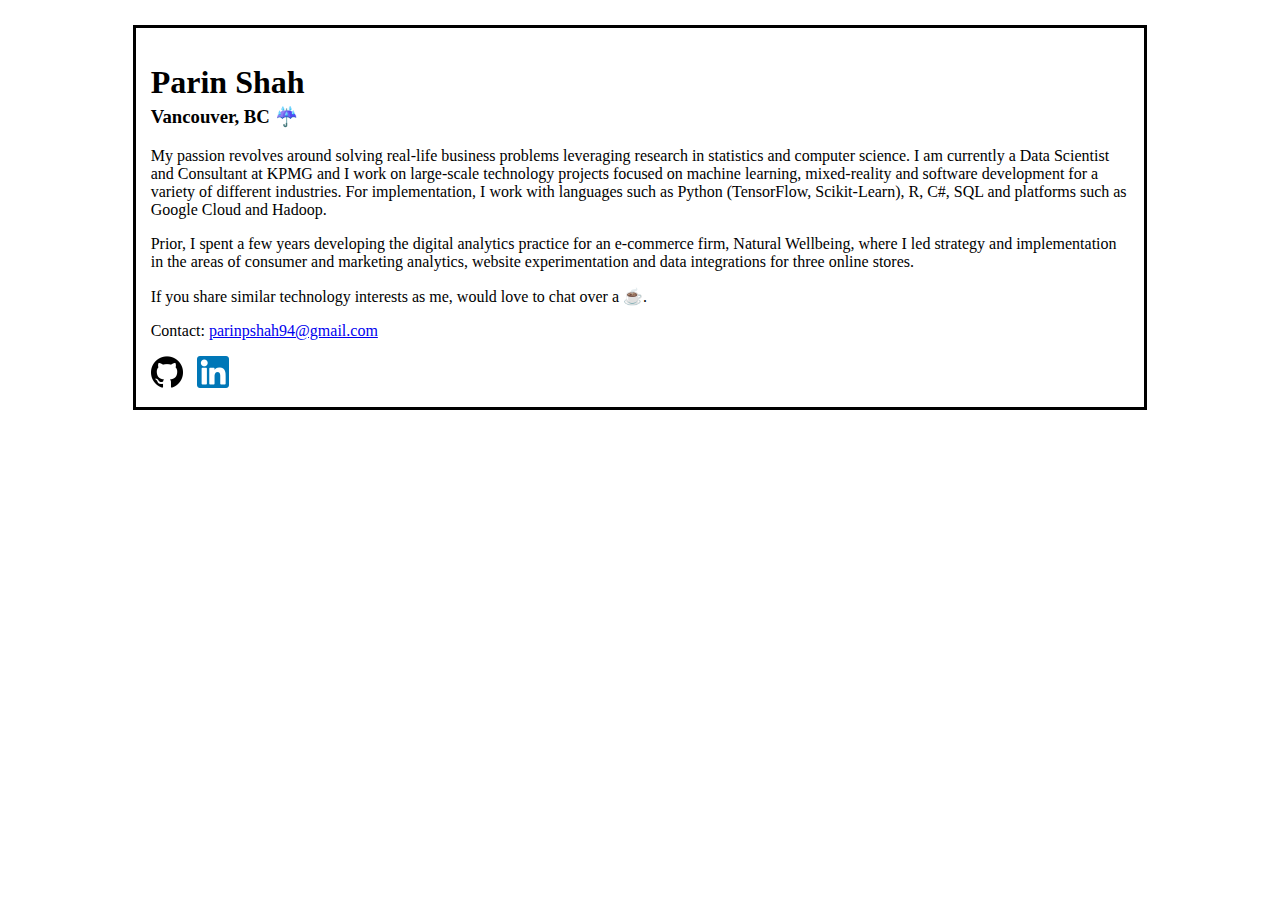
==== index.html @ 6926a58d "Changing a few words" ====
<!doctype html>
<html>
  <head>
    <!-- Global site tag (gtag.js) - Google Analytics -->
    <script async src="https://www.googletagmanager.com/gtag/js?id=UA-69979640-1"></script>
    <script>
    window.dataLayer = window.dataLayer || [];
    function gtag(){dataLayer.push(arguments);}
    gtag('js', new Date());

    gtag('config', 'UA-69979640-1');
    </script>
    <!-- Required meta tags -->
    <meta charset="utf-8">
    <meta name="viewport" content="width=device-width, initial-scale=1, shrink-to-fit=no">
    <link rel="shortcut icon" href="favicon.ico">
    <title>Parin Shah</title>
    <link rel="stylesheet" href="https://maxcdn.bootstrapcdn.com/bootstrap/4.0.0-beta/css/bootstrap.min.css" integrity="sha384-/Y6pD6FV/Vv2HJnA6t+vslU6fwYXjCFtcEpHbNJ0lyAFsXTsjBbfaDjzALeQsN6M" crossorigin="anonymous">
    <link rel="stylesheet" href="assets/main.css">
  </head>
  <body>
    <div class="container">
      <div class="main" style="border:3px solid black; margin-top:25px;padding:2ex;">
      <header>
        <h1 style="margin-bottom: 0px;">Parin Shah</h1>
        <h3 style="margin-top: 5px;">Vancouver, BC <span class="emoji">☔</span></h3> 
      </header>
      <section>
        <p>My passion revolves around solving real-life business problems leveraging research in statistics and computer science. I am currently a Data Scientist and Consultant at KPMG and I work on large-scale technology projects focused on machine learning, mixed-reality and software development  for a variety of different industries. For implementation, I work with languages such as Python (TensorFlow, Scikit-Learn), R, C#, SQL and platforms such as Google Cloud and Hadoop. </p>
        <p>Prior, I spent a few years developing the digital analytics practice for an e-commerce firm, Natural Wellbeing, where I led strategy and implementation in the areas of consumer and marketing analytics, website experimentation and data integrations for three online stores.</p>
      </section>
      <section>
        <p>If you share similar technology interests as me, would love to chat over a <span class="emoji">☕</span>.</p>
      </section>
      <footer>
        <p>Contact: <a href="mailto:parinpshah94@gmail.com">parinpshah94@gmail.com</a></p>
        <div>
          <a href="https://github.com/parinpshah94" target="_blank"><img src="assets/github-icon.png" style="height: 32px; width: 32px;"></a>
          <a href="https://www.linkedin.com/in/parinpshah94/" target="_blank" style="margin-left: 10px"><img src="assets/linked-in-icon.png" style="height: 32px; width: 32px;"></a>
        </div>
      </footer>
      </div>
    </div>
    <script src="https://code.jquery.com/jquery-3.2.1.slim.min.js" integrity="sha384-KJ3o2DKtIkvYIK3UENzmM7KCkRr/rE9/Qpg6aAZGJwFDMVNA/GpGFF93hXpG5KkN" crossorigin="anonymous"></script>
    <script src="https://cdnjs.cloudflare.com/ajax/libs/popper.js/1.11.0/umd/popper.min.js" integrity="sha384-b/U6ypiBEHpOf/4+1nzFpr53nxSS+GLCkfwBdFNTxtclqqenISfwAzpKaMNFNmj4" crossorigin="anonymous"></script>
    <script src="https://maxcdn.bootstrapcdn.com/bootstrap/4.0.0-beta/js/bootstrap.min.js" integrity="sha384-h0AbiXch4ZDo7tp9hKZ4TsHbi047NrKGLO3SEJAg45jXxnGIfYzk4Si90RDIqNm1" crossorigin="anonymous"></script>
  </body>
</html>
---- assets/main.css ----
@media screen 
and (min-device-width: 1200px) 
and (max-device-width: 1600px) { 
      .main{
      	margin-right:125px;
      	margin-left:125px;
      }
    }

.emoji{
	font-family: "Apple Color Emoji","Segoe UI Emoji","NotoColorEmoji","Segoe UI Symbol","Android Emoji","EmojiSymbols"
}
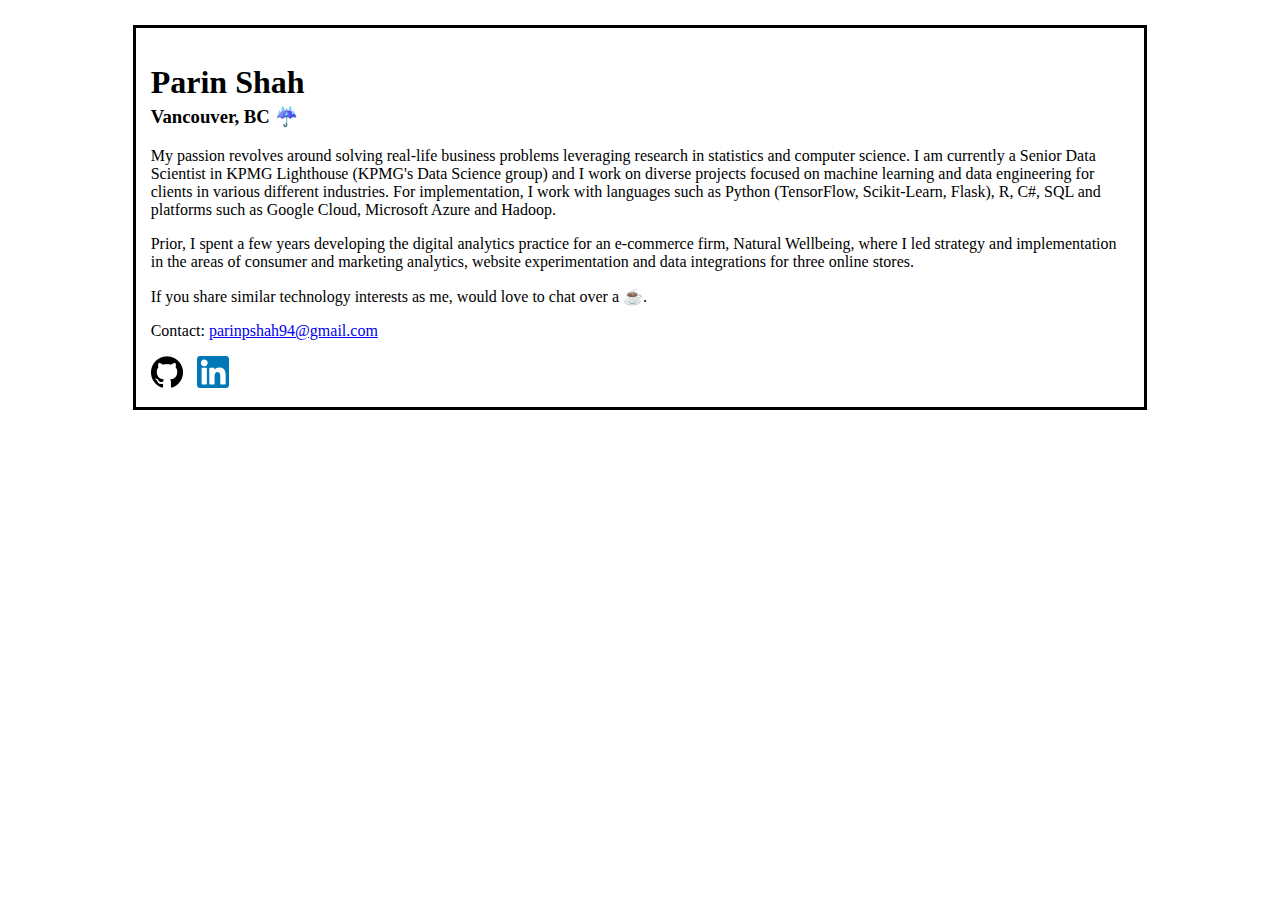
==== commit 1665f31e: "small updates" ====
--- a/index.html
+++ b/index.html
@@ -27,7 +27,7 @@
         <h3 style="margin-top: 5px;">Vancouver, BC <span class="emoji">☔</span></h3> 
       </header>
       <section>
-        <p>My passion revolves around solving real-life business problems leveraging research in statistics and computer science. I am currently a Data Scientist and Consultant at KPMG and I work on large-scale technology projects focused on machine learning, mixed-reality and software development  for a variety of different industries. For implementation, I work with languages such as Python (TensorFlow, Scikit-Learn), R, C#, SQL and platforms such as Google Cloud and Hadoop. </p>
+        <p>My passion revolves around solving real-life business problems leveraging research in statistics and computer science. I am currently a Senior Data Scientist in KPMG Lighthouse (KPMG's Data Science group) and I work on diverse projects focused on machine learning and data engineering for clients in various different industries. For implementation, I work with languages such as Python (TensorFlow, Scikit-Learn, Flask), R, C#, SQL and platforms such as Google Cloud, Microsoft Azure and Hadoop. </p>
         <p>Prior, I spent a few years developing the digital analytics practice for an e-commerce firm, Natural Wellbeing, where I led strategy and implementation in the areas of consumer and marketing analytics, website experimentation and data integrations for three online stores.</p>
       </section>
       <section>
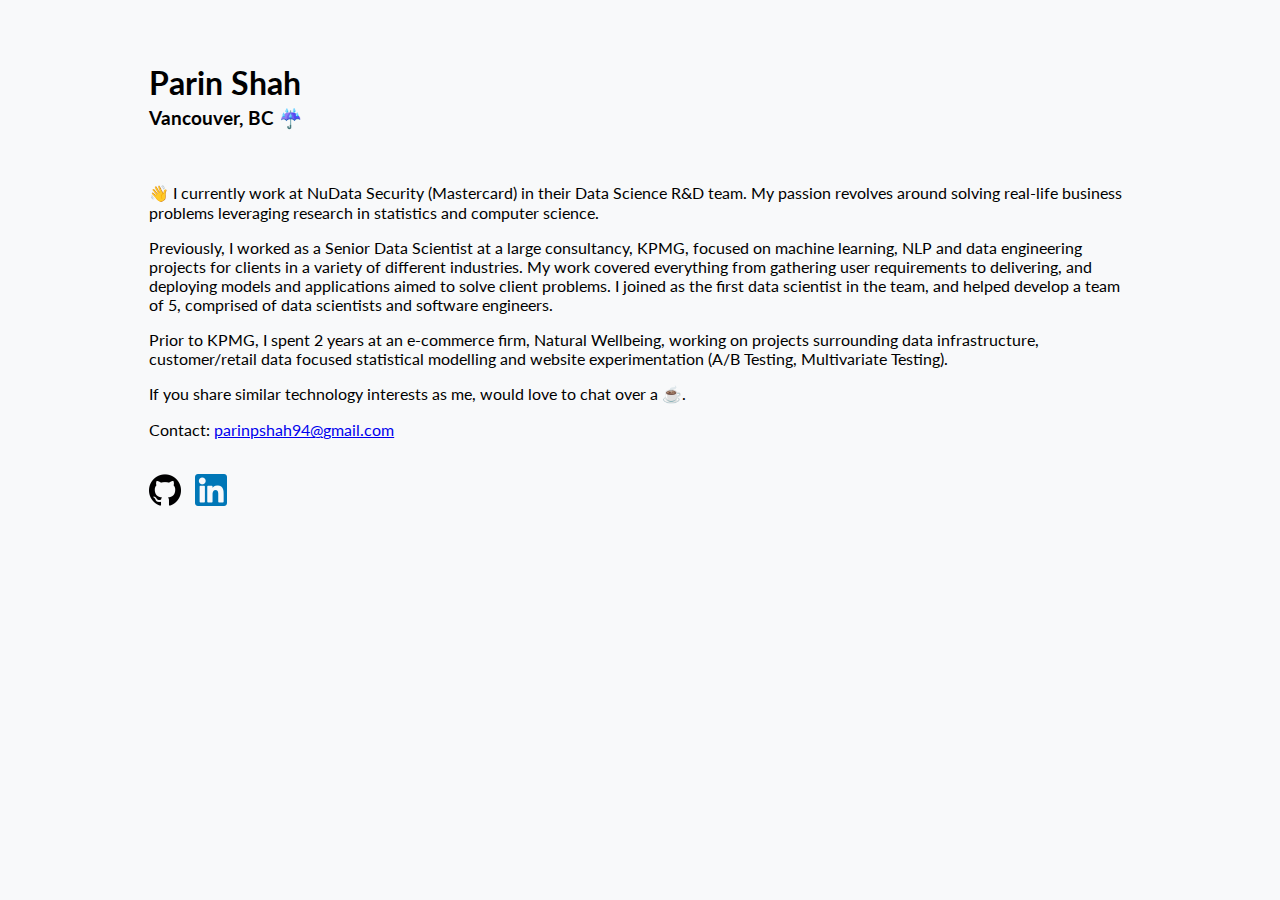
==== commit cc0d2071: "updates from my newest job; some styling changes" ====
--- a/index.html
+++ b/index.html
@@ -1,49 +1,118 @@
-
-<!doctype html>
+<!DOCTYPE html>
 <html>
   <head>
     <!-- Global site tag (gtag.js) - Google Analytics -->
-    <script async src="https://www.googletagmanager.com/gtag/js?id=UA-69979640-1"></script>
+    <script
+      async
+      src="https://www.googletagmanager.com/gtag/js?id=UA-69979640-1"
+    ></script>
     <script>
-    window.dataLayer = window.dataLayer || [];
-    function gtag(){dataLayer.push(arguments);}
-    gtag('js', new Date());
+      window.dataLayer = window.dataLayer || [];
+      function gtag() {
+        dataLayer.push(arguments);
+      }
+      gtag("js", new Date());
 
-    gtag('config', 'UA-69979640-1');
+      gtag("config", "UA-69979640-1");
     </script>
     <!-- Required meta tags -->
-    <meta charset="utf-8">
-    <meta name="viewport" content="width=device-width, initial-scale=1, shrink-to-fit=no">
-    <link rel="shortcut icon" href="favicon.ico">
+    <meta charset="utf-8" />
+    <meta
+      name="viewport"
+      content="width=device-width, initial-scale=1, shrink-to-fit=no"
+    />
+    <link rel="shortcut icon" href="favicon.ico" />
     <title>Parin Shah</title>
-    <link rel="stylesheet" href="https://maxcdn.bootstrapcdn.com/bootstrap/4.0.0-beta/css/bootstrap.min.css" integrity="sha384-/Y6pD6FV/Vv2HJnA6t+vslU6fwYXjCFtcEpHbNJ0lyAFsXTsjBbfaDjzALeQsN6M" crossorigin="anonymous">
-    <link rel="stylesheet" href="assets/main.css">
+    <link
+      rel="stylesheet"
+      href="https://maxcdn.bootstrapcdn.com/bootstrap/4.0.0-beta/css/bootstrap.min.css"
+      integrity="sha384-/Y6pD6FV/Vv2HJnA6t+vslU6fwYXjCFtcEpHbNJ0lyAFsXTsjBbfaDjzALeQsN6M"
+      crossorigin="anonymous"
+    />
+    <link href="https://fonts.googleapis.com/css?family=Lato" rel="stylesheet">
+    <link rel="stylesheet" href="assets/main.css" />
   </head>
   <body>
     <div class="container">
-      <div class="main" style="border:3px solid black; margin-top:25px;padding:2ex;">
-      <header>
-        <h1 style="margin-bottom: 0px;">Parin Shah</h1>
-        <h3 style="margin-top: 5px;">Vancouver, BC <span class="emoji">☔</span></h3> 
-      </header>
-      <section>
-        <p>My passion revolves around solving real-life business problems leveraging research in statistics and computer science. I am currently a Senior Data Scientist in KPMG Lighthouse (KPMG's Data Science group) and I work on diverse projects focused on machine learning and data engineering for clients in various different industries. For implementation, I work with languages such as Python (TensorFlow, Scikit-Learn, Flask), R, C#, SQL and platforms such as Google Cloud, Microsoft Azure and Hadoop. </p>
-        <p>Prior, I spent a few years developing the digital analytics practice for an e-commerce firm, Natural Wellbeing, where I led strategy and implementation in the areas of consumer and marketing analytics, website experimentation and data integrations for three online stores.</p>
-      </section>
-      <section>
-        <p>If you share similar technology interests as me, would love to chat over a <span class="emoji">☕</span>.</p>
-      </section>
-      <footer>
-        <p>Contact: <a href="mailto:parinpshah94@gmail.com">parinpshah94@gmail.com</a></p>
-        <div>
-          <a href="https://github.com/parinpshah94" target="_blank"><img src="assets/github-icon.png" style="height: 32px; width: 32px;"></a>
-          <a href="https://www.linkedin.com/in/parinpshah94/" target="_blank" style="margin-left: 10px"><img src="assets/linked-in-icon.png" style="height: 32px; width: 32px;"></a>
-        </div>
-      </footer>
+      <div
+        class="main"
+        style="margin-top:25px;padding:2ex;"
+      >
+        <header>
+          <h1 style="margin-bottom: 0px;">Parin Shah</h1>
+          <h3 style="margin-top: 5px;">
+            Vancouver, BC <span class="emoji">☔</span>
+          </h3>
+        </header>
+        <br>
+        <section>
+          <p>
+            <span class="emoji"></span>👋 </span> I currently work at NuData Security (Mastercard) in their Data
+            Science R&D team. My passion revolves around solving real-life
+            business problems leveraging research in statistics and computer
+            science.
+          </p>
+          <p>
+            Previously, I worked as a Senior Data Scientist at a large
+            consultancy, KPMG, focused on machine learning, NLP and data
+            engineering projects for clients in a variety of different
+            industries. My work covered everything from gathering user
+            requirements to delivering, and deploying models and applications
+            aimed to solve client problems. I joined as the first data scientist
+            in the team, and helped develop a team of 5, comprised of data
+            scientists and software engineers.
+          </p>
+          <p>
+            Prior to KPMG, I spent 2 years at an e-commerce firm, Natural
+            Wellbeing, working on projects surrounding data infrastructure,
+            customer/retail data focused statistical modelling and website
+            experimentation (A/B Testing, Multivariate Testing).
+          </p>
+        </section>
+        <section>
+          <p>
+            If you share similar technology interests as me, would love to chat
+            over a <span class="emoji">☕</span>.
+          </p>
+        </section>
+        <footer>
+          <p>
+            Contact:
+            <a href="mailto:parinpshah94@gmail.com">parinpshah94@gmail.com</a>
+          </p>
+          <br>
+          <div>
+            <a href="https://github.com/parinpshah94" target="_blank"
+              ><img
+                src="assets/github-icon.png"
+                style="height: 32px; width: 32px;"
+            /></a>
+            <a
+              href="https://www.linkedin.com/in/parinpshah94/"
+              target="_blank"
+              style="margin-left: 10px"
+              ><img
+                src="assets/linked-in-icon.png"
+                style="height: 32px; width: 32px;"
+            /></a>
+          </div>
+        </footer>
       </div>
     </div>
-    <script src="https://code.jquery.com/jquery-3.2.1.slim.min.js" integrity="sha384-KJ3o2DKtIkvYIK3UENzmM7KCkRr/rE9/Qpg6aAZGJwFDMVNA/GpGFF93hXpG5KkN" crossorigin="anonymous"></script>
-    <script src="https://cdnjs.cloudflare.com/ajax/libs/popper.js/1.11.0/umd/popper.min.js" integrity="sha384-b/U6ypiBEHpOf/4+1nzFpr53nxSS+GLCkfwBdFNTxtclqqenISfwAzpKaMNFNmj4" crossorigin="anonymous"></script>
-    <script src="https://maxcdn.bootstrapcdn.com/bootstrap/4.0.0-beta/js/bootstrap.min.js" integrity="sha384-h0AbiXch4ZDo7tp9hKZ4TsHbi047NrKGLO3SEJAg45jXxnGIfYzk4Si90RDIqNm1" crossorigin="anonymous"></script>
+    <script
+      src="https://code.jquery.com/jquery-3.2.1.slim.min.js"
+      integrity="sha384-KJ3o2DKtIkvYIK3UENzmM7KCkRr/rE9/Qpg6aAZGJwFDMVNA/GpGFF93hXpG5KkN"
+      crossorigin="anonymous"
+    ></script>
+    <script
+      src="https://cdnjs.cloudflare.com/ajax/libs/popper.js/1.11.0/umd/popper.min.js"
+      integrity="sha384-b/U6ypiBEHpOf/4+1nzFpr53nxSS+GLCkfwBdFNTxtclqqenISfwAzpKaMNFNmj4"
+      crossorigin="anonymous"
+    ></script>
+    <script
+      src="https://maxcdn.bootstrapcdn.com/bootstrap/4.0.0-beta/js/bootstrap.min.js"
+      integrity="sha384-h0AbiXch4ZDo7tp9hKZ4TsHbi047NrKGLO3SEJAg45jXxnGIfYzk4Si90RDIqNm1"
+      crossorigin="anonymous"
+    ></script>
   </body>
 </html>
--- a/assets/main.css
+++ b/assets/main.css
@@ -9,4 +9,18 @@
 
 .emoji{
 	font-family: "Apple Color Emoji","Segoe UI Emoji","NotoColorEmoji","Segoe UI Symbol","Android Emoji","EmojiSymbols"
+}
+
+body,
+h1,
+h2,
+h3,
+h4,
+h5,
+h6 {
+    font-family: "Lato","Helvetica Neue",Helvetica,Arial,sans-serif;
+}
+
+body{
+  background-color: #f8f9fa
 }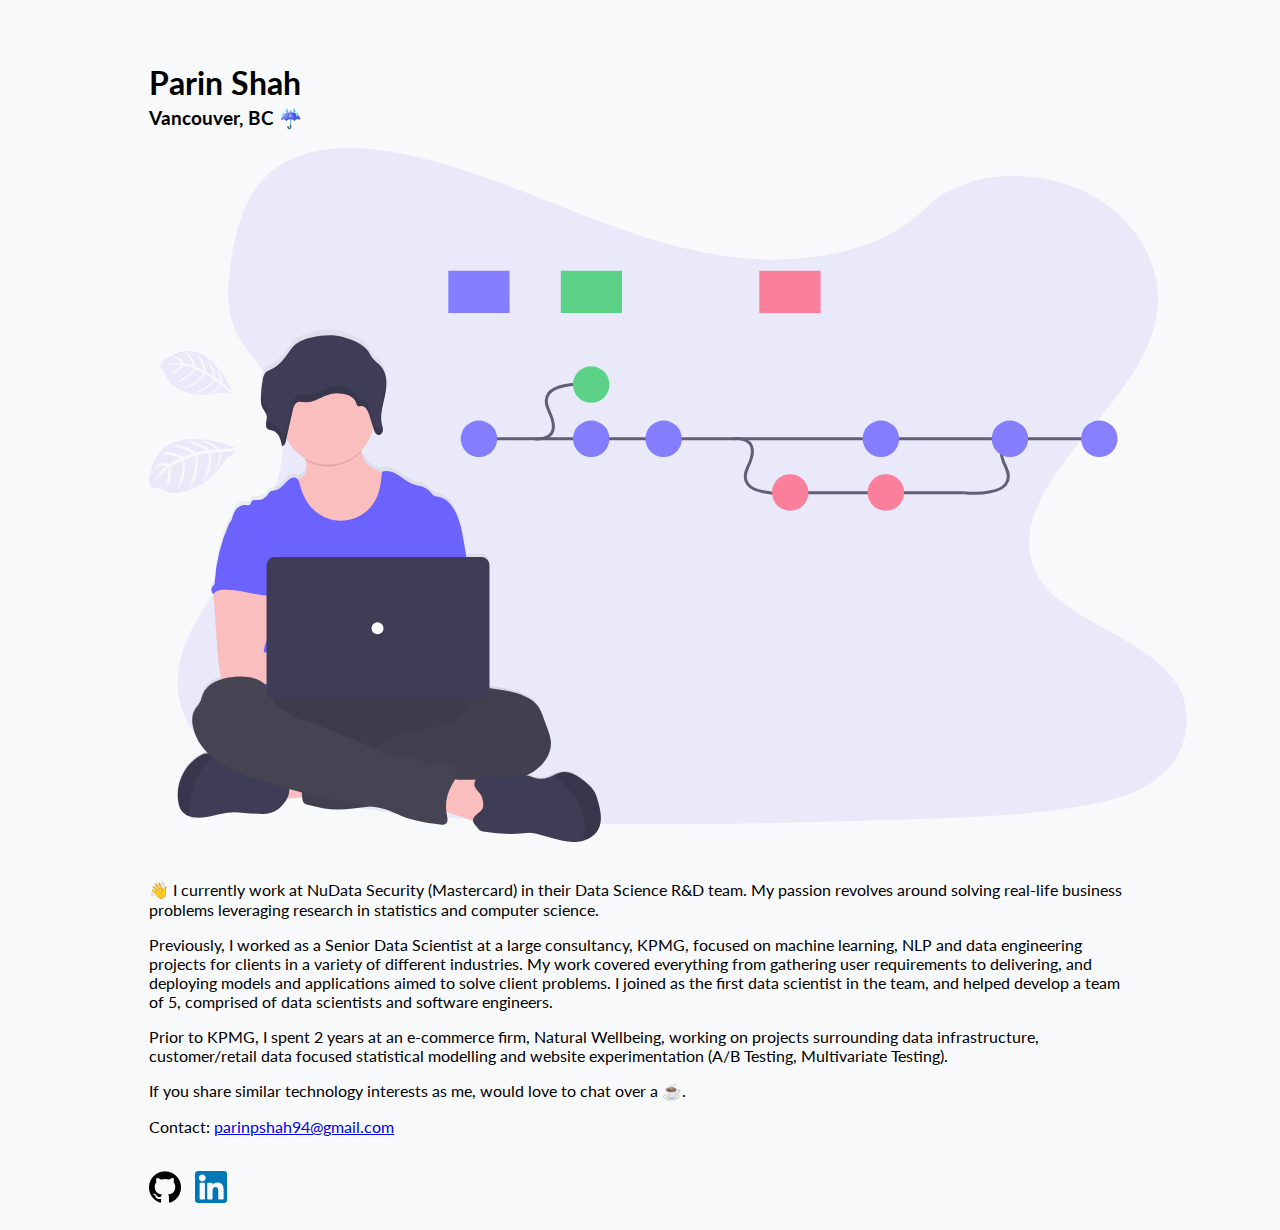
==== commit 89c4ef63: "* adding some vector art" ====
--- a/index.html
+++ b/index.html
@@ -38,12 +38,15 @@
         class="main"
         style="margin-top:25px;padding:2ex;"
       >
-        <header>
-          <h1 style="margin-bottom: 0px;">Parin Shah</h1>
-          <h3 style="margin-top: 5px;">
-            Vancouver, BC <span class="emoji">☔</span>
-          </h3>
-        </header>
+      <div class="row">
+      <div class="col-md">        <header>
+        <h1 style="margin-bottom: 0px;">Parin Shah</h1>
+        <h3 style="margin-top: 5px;">
+          Vancouver, BC <span class="emoji">☔</span>
+        </h3>
+      </header></div>
+      <div class="col-md"><img class="img-fluid" src="assets/version-control.svg" alt="version-control"></div>
+    </div>
         <br>
         <section>
           <p>
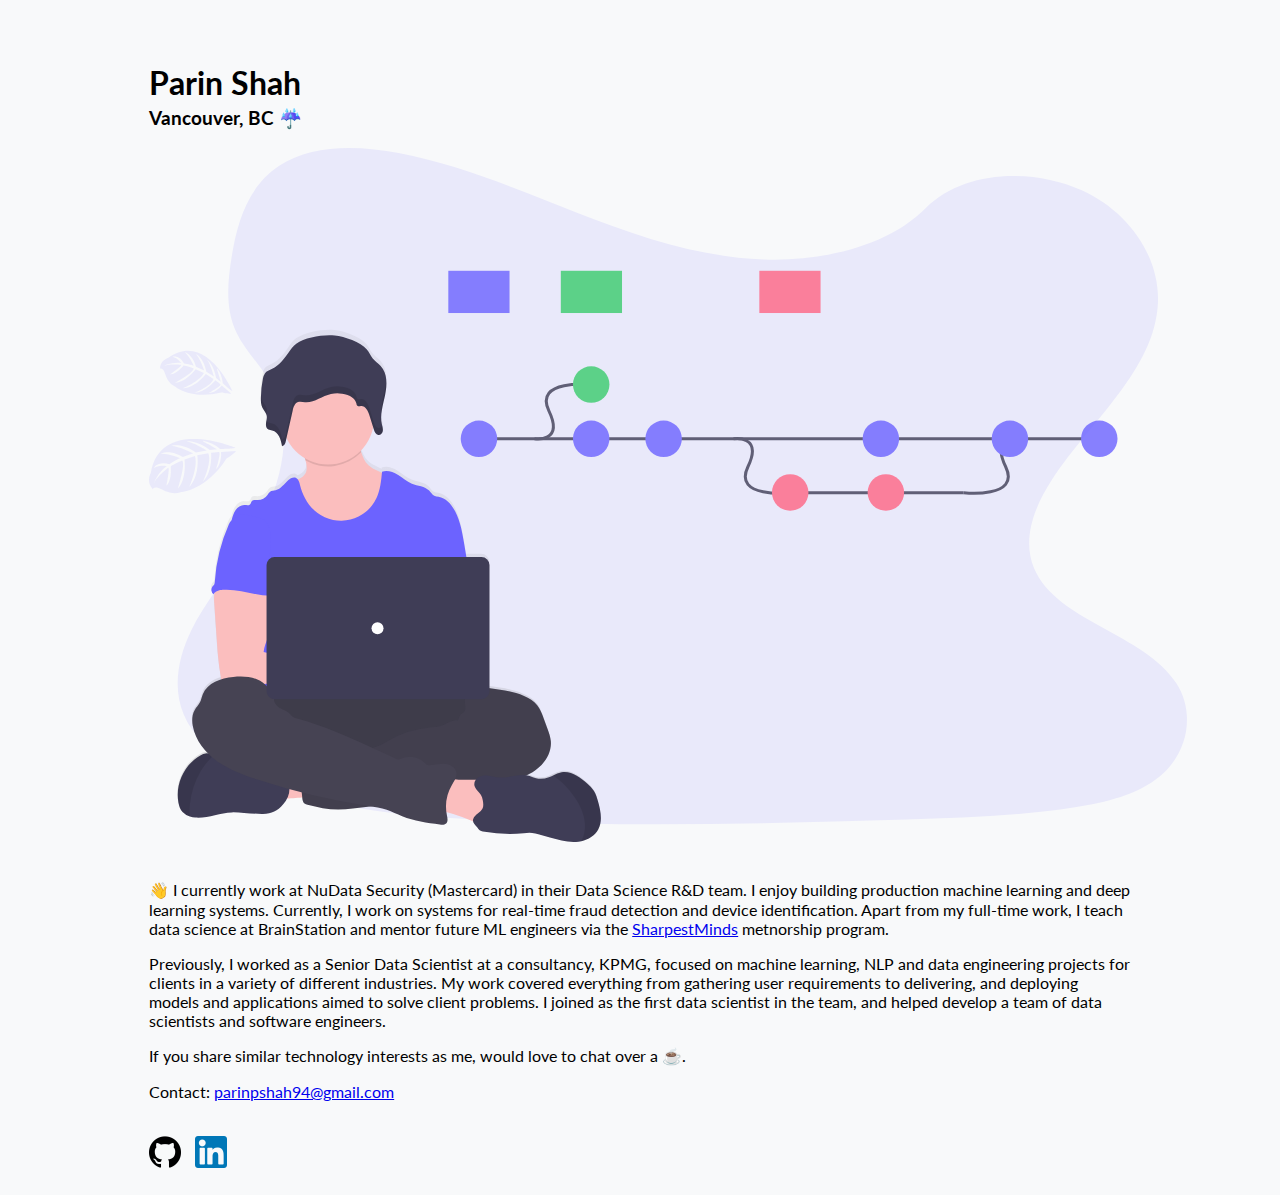
==== commit 2321f227: "* NuData update" ====
--- a/index.html
+++ b/index.html
@@ -1,121 +1,82 @@
 <!DOCTYPE html>
 <html>
-  <head>
-    <!-- Global site tag (gtag.js) - Google Analytics -->
-    <script
-      async
-      src="https://www.googletagmanager.com/gtag/js?id=UA-69979640-1"
-    ></script>
-    <script>
-      window.dataLayer = window.dataLayer || [];
-      function gtag() {
-        dataLayer.push(arguments);
-      }
-      gtag("js", new Date());
 
-      gtag("config", "UA-69979640-1");
-    </script>
-    <!-- Required meta tags -->
-    <meta charset="utf-8" />
-    <meta
-      name="viewport"
-      content="width=device-width, initial-scale=1, shrink-to-fit=no"
-    />
-    <link rel="shortcut icon" href="favicon.ico" />
-    <title>Parin Shah</title>
-    <link
-      rel="stylesheet"
-      href="https://maxcdn.bootstrapcdn.com/bootstrap/4.0.0-beta/css/bootstrap.min.css"
-      integrity="sha384-/Y6pD6FV/Vv2HJnA6t+vslU6fwYXjCFtcEpHbNJ0lyAFsXTsjBbfaDjzALeQsN6M"
-      crossorigin="anonymous"
-    />
-    <link href="https://fonts.googleapis.com/css?family=Lato" rel="stylesheet">
-    <link rel="stylesheet" href="assets/main.css" />
-  </head>
-  <body>
-    <div class="container">
-      <div
-        class="main"
-        style="margin-top:25px;padding:2ex;"
-      >
+<head>
+  <!-- Global site tag (gtag.js) - Google Analytics -->
+  <script async src="https://www.googletagmanager.com/gtag/js?id=UA-69979640-1"></script>
+  <script>
+    window.dataLayer = window.dataLayer || [];
+    function gtag() {
+      dataLayer.push(arguments);
+    }
+    gtag("js", new Date());
+
+    gtag("config", "UA-69979640-1");
+  </script>
+  <!-- Required meta tags -->
+  <meta charset="utf-8" />
+  <meta name="viewport" content="width=device-width, initial-scale=1, shrink-to-fit=no" />
+  <link rel="shortcut icon" href="favicon.ico" />
+  <title>Parin Shah</title>
+  <link rel="stylesheet" href="https://maxcdn.bootstrapcdn.com/bootstrap/4.0.0-beta/css/bootstrap.min.css"
+    integrity="sha384-/Y6pD6FV/Vv2HJnA6t+vslU6fwYXjCFtcEpHbNJ0lyAFsXTsjBbfaDjzALeQsN6M" crossorigin="anonymous" />
+  <link href="https://fonts.googleapis.com/css?family=Lato" rel="stylesheet">
+  <link rel="stylesheet" href="assets/main.css" />
+</head>
+
+<body>
+  <div class="container">
+    <div class="main" style="margin-top:25px;padding:2ex;">
       <div class="row">
-      <div class="col-md">        <header>
-        <h1 style="margin-bottom: 0px;">Parin Shah</h1>
-        <h3 style="margin-top: 5px;">
-          Vancouver, BC <span class="emoji">☔</span>
-        </h3>
-      </header></div>
-      <div class="col-md"><img class="img-fluid" src="assets/version-control.svg" alt="version-control"></div>
+        <div class="col-md">
+          <header>
+            <h1 style="margin-bottom: 0px;">Parin Shah</h1>
+            <h3 style="margin-top: 5px;">
+              Vancouver, BC <span class="emoji">☔</span>
+            </h3>
+          </header>
+        </div>
+        <div class="col-md"><img class="img-fluid" src="assets/version-control.svg" alt="version-control"></div>
+      </div>
+      <br>
+      <section>
+        <p>
+          <span class="emoji"></span>👋 </span> I currently work at NuData Security (Mastercard) in their Data Science R&D team. I enjoy building production machine learning and deep learning systems. Currently, I work on systems for real-time fraud detection and device identification. Apart from my full-time work, I teach data science at BrainStation and mentor future ML engineers via the <a href="https://www.sharpestminds.com/?r=2pQd8dmGTcydMMx8Z">SharpestMinds</a> metnorship program.
+        </p>
+        <p>
+          Previously, I worked as a Senior Data Scientist at a consultancy, KPMG, focused on machine learning, NLP and data engineering projects for clients in a variety of different industries. My work covered everything from gathering user requirements to delivering, and deploying models and applications aimed to solve client problems. I joined as the first data scientist in the team, and helped develop a team of data scientists and software engineers.
+        </p>
+      </section>
+      <section>
+        <p>
+          If you share similar technology interests as me, would love to chat
+          over a <span class="emoji">☕</span>.
+        </p>
+      </section>
+      <footer>
+        <p>
+          Contact:
+          <a href="mailto:parinpshah94@gmail.com">parinpshah94@gmail.com</a>
+        </p>
+        <br>
+        <div>
+          <a href="https://github.com/parinpshah94" target="_blank"><img src="assets/github-icon.png"
+              style="height: 32px; width: 32px;" /></a>
+          <a href="https://www.linkedin.com/in/parinpshah94/" target="_blank" style="margin-left: 10px"><img
+              src="assets/linked-in-icon.png" style="height: 32px; width: 32px;" /></a>
+        </div>
+      </footer>
     </div>
-        <br>
-        <section>
-          <p>
-            <span class="emoji"></span>👋 </span> I currently work at NuData Security (Mastercard) in their Data
-            Science R&D team. My passion revolves around solving real-life
-            business problems leveraging research in statistics and computer
-            science.
-          </p>
-          <p>
-            Previously, I worked as a Senior Data Scientist at a large
-            consultancy, KPMG, focused on machine learning, NLP and data
-            engineering projects for clients in a variety of different
-            industries. My work covered everything from gathering user
-            requirements to delivering, and deploying models and applications
-            aimed to solve client problems. I joined as the first data scientist
-            in the team, and helped develop a team of 5, comprised of data
-            scientists and software engineers.
-          </p>
-          <p>
-            Prior to KPMG, I spent 2 years at an e-commerce firm, Natural
-            Wellbeing, working on projects surrounding data infrastructure,
-            customer/retail data focused statistical modelling and website
-            experimentation (A/B Testing, Multivariate Testing).
-          </p>
-        </section>
-        <section>
-          <p>
-            If you share similar technology interests as me, would love to chat
-            over a <span class="emoji">☕</span>.
-          </p>
-        </section>
-        <footer>
-          <p>
-            Contact:
-            <a href="mailto:parinpshah94@gmail.com">parinpshah94@gmail.com</a>
-          </p>
-          <br>
-          <div>
-            <a href="https://github.com/parinpshah94" target="_blank"
-              ><img
-                src="assets/github-icon.png"
-                style="height: 32px; width: 32px;"
-            /></a>
-            <a
-              href="https://www.linkedin.com/in/parinpshah94/"
-              target="_blank"
-              style="margin-left: 10px"
-              ><img
-                src="assets/linked-in-icon.png"
-                style="height: 32px; width: 32px;"
-            /></a>
-          </div>
-        </footer>
-      </div>
-    </div>
-    <script
-      src="https://code.jquery.com/jquery-3.2.1.slim.min.js"
-      integrity="sha384-KJ3o2DKtIkvYIK3UENzmM7KCkRr/rE9/Qpg6aAZGJwFDMVNA/GpGFF93hXpG5KkN"
-      crossorigin="anonymous"
-    ></script>
-    <script
-      src="https://cdnjs.cloudflare.com/ajax/libs/popper.js/1.11.0/umd/popper.min.js"
-      integrity="sha384-b/U6ypiBEHpOf/4+1nzFpr53nxSS+GLCkfwBdFNTxtclqqenISfwAzpKaMNFNmj4"
-      crossorigin="anonymous"
-    ></script>
-    <script
-      src="https://maxcdn.bootstrapcdn.com/bootstrap/4.0.0-beta/js/bootstrap.min.js"
-      integrity="sha384-h0AbiXch4ZDo7tp9hKZ4TsHbi047NrKGLO3SEJAg45jXxnGIfYzk4Si90RDIqNm1"
-      crossorigin="anonymous"
-    ></script>
-  </body>
-</html>
+  </div>
+  <script src="https://code.jquery.com/jquery-3.2.1.slim.min.js"
+    integrity="sha384-KJ3o2DKtIkvYIK3UENzmM7KCkRr/rE9/Qpg6aAZGJwFDMVNA/GpGFF93hXpG5KkN"
+    crossorigin="anonymous"></script>
+  <script src="https://cdnjs.cloudflare.com/ajax/libs/popper.js/1.11.0/umd/popper.min.js"
+    integrity="sha384-b/U6ypiBEHpOf/4+1nzFpr53nxSS+GLCkfwBdFNTxtclqqenISfwAzpKaMNFNmj4"
+    crossorigin="anonymous"></script>
+  <script src="https://maxcdn.bootstrapcdn.com/bootstrap/4.0.0-beta/js/bootstrap.min.js"
+    integrity="sha384-h0AbiXch4ZDo7tp9hKZ4TsHbi047NrKGLO3SEJAg45jXxnGIfYzk4Si90RDIqNm1"
+    crossorigin="anonymous"></script>
+</body>
+
+</html>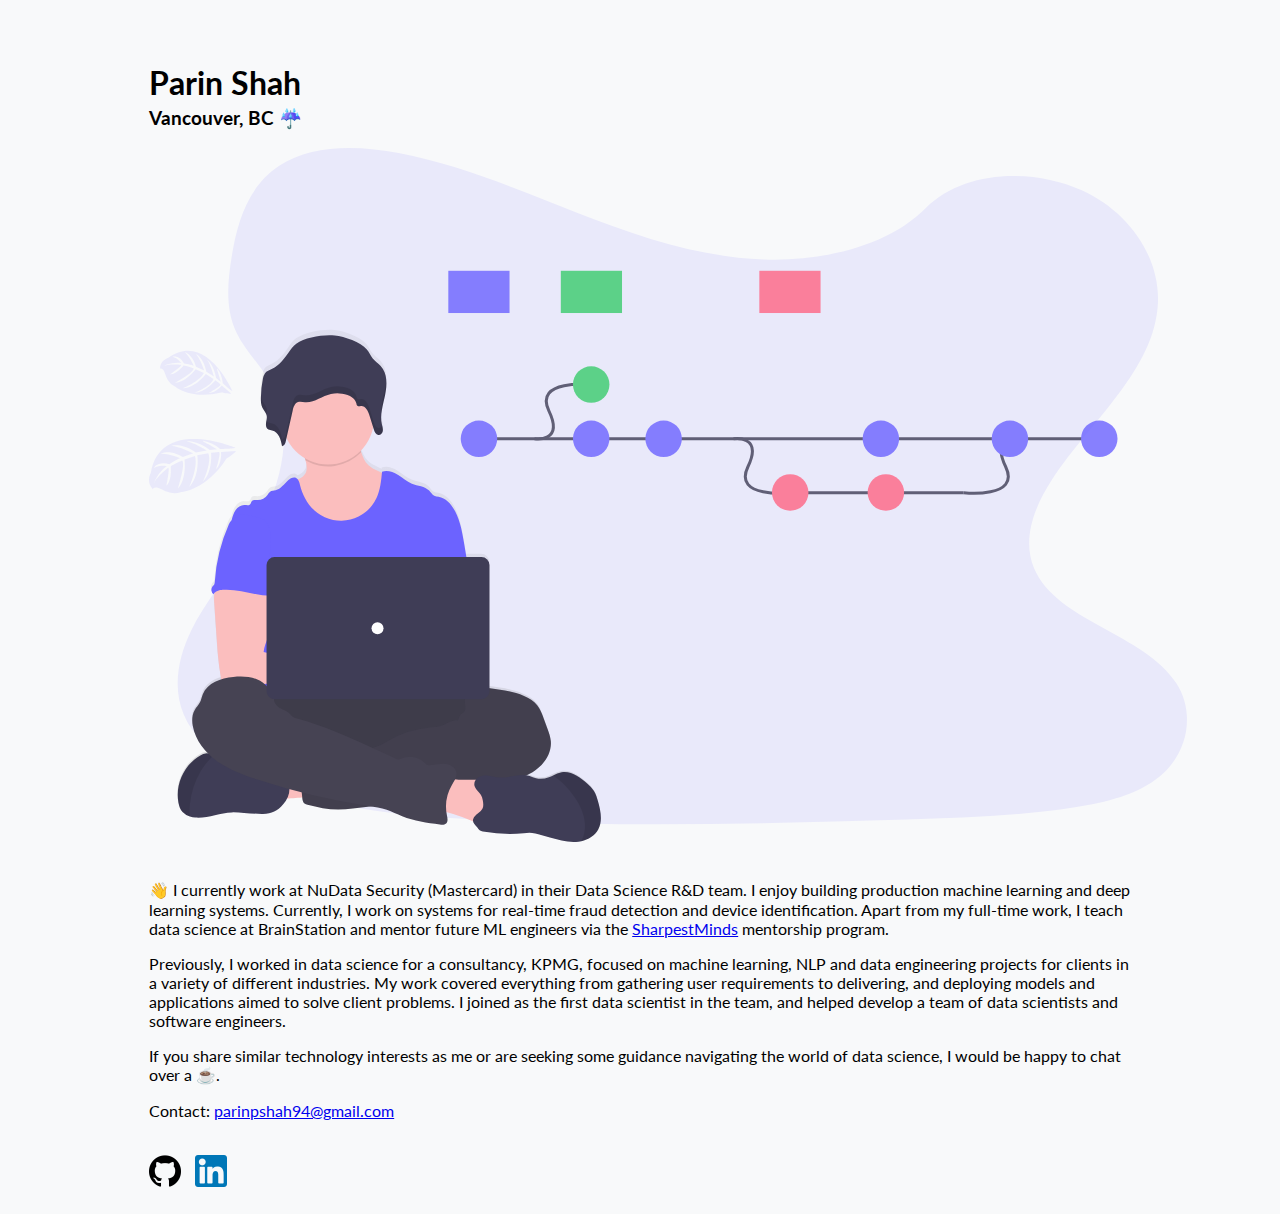
==== commit 12e19398: "* Fixing a typo" ====
--- a/index.html
+++ b/index.html
@@ -41,16 +41,15 @@
       <br>
       <section>
         <p>
-          <span class="emoji"></span>👋 </span> I currently work at NuData Security (Mastercard) in their Data Science R&D team. I enjoy building production machine learning and deep learning systems. Currently, I work on systems for real-time fraud detection and device identification. Apart from my full-time work, I teach data science at BrainStation and mentor future ML engineers via the <a href="https://www.sharpestminds.com/?r=2pQd8dmGTcydMMx8Z">SharpestMinds</a> metnorship program.
+          <span class="emoji"></span>👋 </span> I currently work at NuData Security (Mastercard) in their Data Science R&D team. I enjoy building production machine learning and deep learning systems. Currently, I work on systems for real-time fraud detection and device identification. Apart from my full-time work, I teach data science at BrainStation and mentor future ML engineers via the <a href="https://www.sharpestminds.com/?r=2pQd8dmGTcydMMx8Z">SharpestMinds</a> mentorship program.
         </p>
         <p>
-          Previously, I worked as a Senior Data Scientist at a consultancy, KPMG, focused on machine learning, NLP and data engineering projects for clients in a variety of different industries. My work covered everything from gathering user requirements to delivering, and deploying models and applications aimed to solve client problems. I joined as the first data scientist in the team, and helped develop a team of data scientists and software engineers.
+          Previously, I worked in data science for a consultancy, KPMG, focused on machine learning, NLP and data engineering projects for clients in a variety of different industries. My work covered everything from gathering user requirements to delivering, and deploying models and applications aimed to solve client problems. I joined as the first data scientist in the team, and helped develop a team of data scientists and software engineers.
         </p>
       </section>
       <section>
         <p>
-          If you share similar technology interests as me, would love to chat
-          over a <span class="emoji">☕</span>.
+          If you share similar technology interests as me or are seeking some guidance navigating the world of data science, I would be happy to chat over a <span class="emoji">☕</span>.
         </p>
       </section>
       <footer>
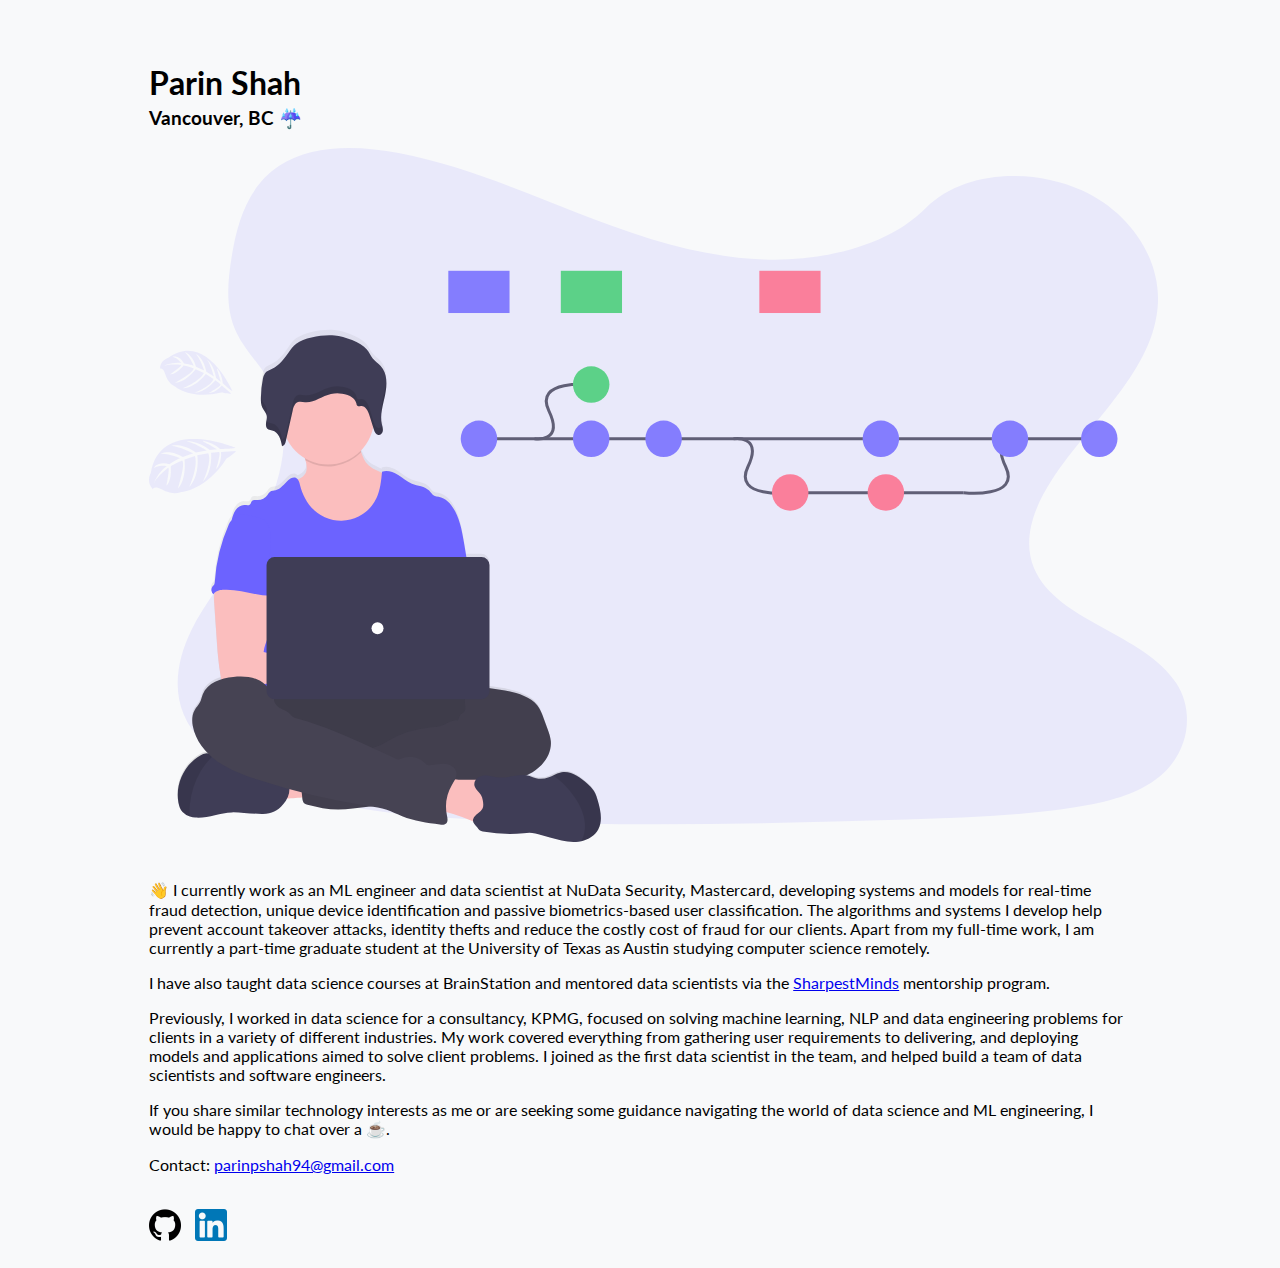
==== commit 1277984c: "grad school update" ====
--- a/index.html
+++ b/index.html
@@ -41,15 +41,23 @@
       <br>
       <section>
         <p>
-          <span class="emoji"></span>👋 </span> I currently work at NuData Security (Mastercard) in their Data Science R&D team. I enjoy building production machine learning and deep learning systems. Currently, I work on systems for real-time fraud detection and device identification. Apart from my full-time work, I teach data science at BrainStation and mentor future ML engineers via the <a href="https://www.sharpestminds.com/?r=2pQd8dmGTcydMMx8Z">SharpestMinds</a> mentorship program.
+          <span class="emoji"></span>👋 </span> I currently work as an ML engineer and data scientist at NuData Security,  Mastercard, developing systems and models for real-time fraud detection, unique device identification and passive biometrics-based user classification. The algorithms and systems I develop help prevent account takeover attacks,  identity thefts and reduce the costly cost of fraud for our clients. Apart from my full-time work, I am currently a part-time graduate student at the University of Texas as Austin studying computer science remotely.
         </p>
         <p>
-          Previously, I worked in data science for a consultancy, KPMG, focused on machine learning, NLP and data engineering projects for clients in a variety of different industries. My work covered everything from gathering user requirements to delivering, and deploying models and applications aimed to solve client problems. I joined as the first data scientist in the team, and helped develop a team of data scientists and software engineers.
+          I have also taught data science courses at BrainStation and mentored data scientists via the <a href="https://www.sharpestminds.com/?r=2pQd8dmGTcydMMx8Z">SharpestMinds</a> mentorship program.
+        </p>
+        <p>
+          Previously, I worked in data science for a consultancy, KPMG, focused on solving machine learning, NLP and data
+          engineering problems for clients in a variety of different industries. My work covered everything from
+          gathering user requirements to delivering, and deploying models and applications aimed to solve client
+          problems. I joined as the first data scientist in the team, and helped build a team of data scientists and
+          software engineers.
         </p>
       </section>
       <section>
         <p>
-          If you share similar technology interests as me or are seeking some guidance navigating the world of data science, I would be happy to chat over a <span class="emoji">☕</span>.
+          If you share similar technology interests as me or are seeking some guidance navigating the world of data
+          science and ML engineering, I would be happy to chat over a <span class="emoji">☕</span>.
         </p>
       </section>
       <footer>
